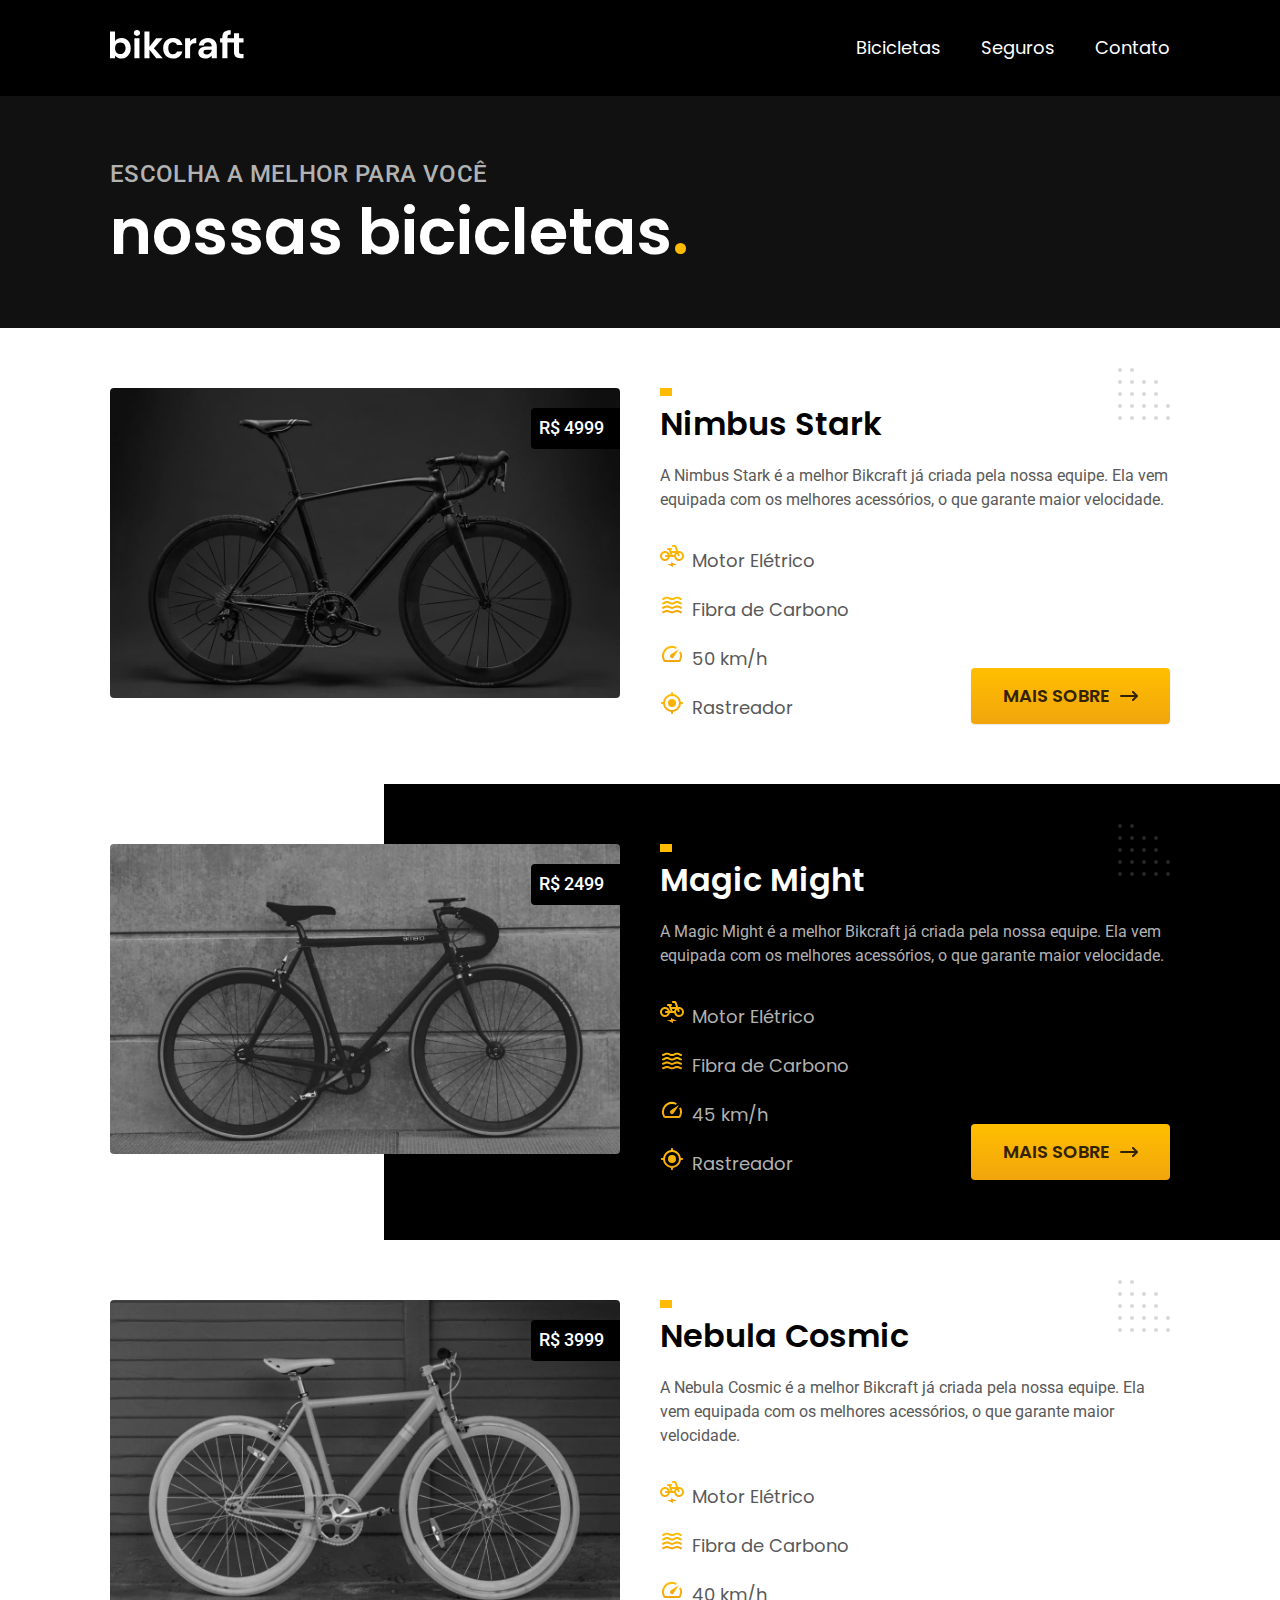
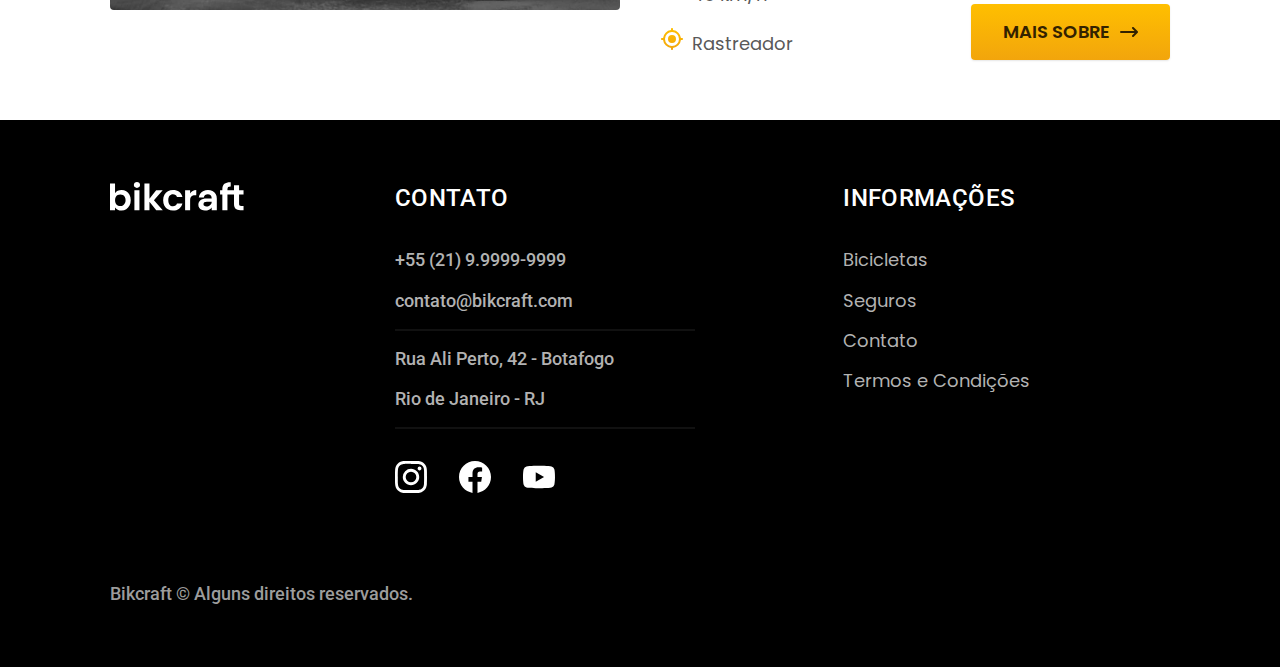
==== bicicletas.html @ ce6e684b "links html entre paginas - teste" ====
<!DOCTYPE html>
<html lang="pt-br">
  <head>
    <meta charset="UTF-8" />
    <meta name="viewport" content="width=device-width, initial-scale=1.0" />
    <title>Bicicletas</title>
    <meta name="description" content="Bicicletas." />
    <link rel="stylesheet" href="../css/style.css" />
    <link rel="preconnect" href="https://fonts.googleapis.com" />
    <link rel="preconnect" href="https://fonts.gstatic.com" crossorigin />
    <link
      href="https://fonts.googleapis.com/css2?family=Merriweather:ital,wght@1,900&family=Poppins:wght@400;600&family=Roboto:wght@400;500&display=swap"
      rel="stylesheet"
    />
  </head>

  <body id="bicicletas">
    <header class="header-bg">
      <div class="header container">
        <a href="/"
          ><img src="/img/bikcraft.svg" width="136" height="32" alt="Bikcraft"
        /></a>
        <nav aria-label="primaria">
          <ul class="header-menu font-1-m cor-0">
            <li><a href="/bicicletas.html">Bicicletas</a></li>
            <li><a href="/seguros.html">Seguros</a></li>
            <li><a href="/contato.html">Contato</a></li>
          </ul>
        </nav>
      </div>
    </header>

    <main>
      <div class="titulo-bg">
        <div class="titulo container">
          <p class="font-2-l-b cor-5">Escolha a melhor para você</p>
          <h1 class="font-1-xxl cor-0">
            nossas bicicletas<span class="cor-p1">.</span>
          </h1>
        </div>
      </div>

      <div class="bicicletas container">
        <div class="bicicletas-imagem">
          <img
            src="./img/bicicletas/nimbus.jpg"
            width="1120"
            height="680"
            alt="Bicicleta preta"
          />
          <span class="font-2-m cor-0">R$ 4999</span>
        </div>
        <div class="bicicletas-conteudo">
          <h2 class="font-1-xl">Nimbus Stark</h2>
          <p class="font-2-s cor-8">
            A Nimbus Stark é a melhor Bikcraft já criada pela nossa equipe. Ela
            vem equipada com os melhores acessórios, o que garante maior
            velocidade.
          </p>
          <ul class="font-1-m cor-8">
            <li>
              <img
                src="./img/icones/eletrica.svg"
                width="24"
                height="24"
                alt=""
              />Motor Elétrico
            </li>
            <li>
              <img
                src="./img/icones/carbono.svg"
                width="24"
                height="24"
                alt=""
              />Fibra de Carbono
            </li>
            <li>
              <img
                src="./img/icones/velocidade.svg"
                width="24"
                height="24"
                alt=""
              />50 km/h
            </li>
            <li>
              <img
                src="./img/icones/rastreador.svg"
                width="24"
                height="24"
                alt=""
              />Rastreador
            </li>
          </ul>
          <a class="botao seta" href="/bicicletas/nimbus.html">Mais sobre </a>
        </div>
      </div>

      <div class="bicicletas-bg">
        <div class="bicicletas container">
          <div class="bicicletas-imagem">
            <img
              src="./img/bicicletas/magic.jpg"
              width="1120"
              height="680"
              alt="Bicicleta preta"
            />
            <span class="font-2-m cor-0">R$ 2499</span>
          </div>
          <div class="bicicletas-conteudo">
            <h2 class="font-1-xl cor-0">Magic Might</h2>
            <p class="font-2-s cor-5">
              A Magic Might é a melhor Bikcraft já criada pela nossa equipe. Ela
              vem equipada com os melhores acessórios, o que garante maior
              velocidade.
            </p>
            <ul class="font-1-m cor-5">
              <li>
                <img
                  src="./img/icones/eletrica.svg"
                  width="24"
                  height="24"
                  alt=""
                />Motor Elétrico
              </li>
              <li>
                <img
                  src="./img/icones/carbono.svg"
                  width="24"
                  height="24"
                  alt=""
                />Fibra de Carbono
              </li>
              <li>
                <img
                  src="./img/icones/velocidade.svg"
                  width="24"
                  height="24"
                  alt=""
                />45 km/h
              </li>
              <li>
                <img
                  src="./img/icones/rastreador.svg"
                  width="24"
                  height="24"
                  alt=""
                />Rastreador
              </li>
            </ul>
            <a class="botao seta" href="/bicicletas/magic.html">Mais sobre </a>
          </div>
        </div>
      </div>

      <div class="bicicletas container">
        <div class="bicicletas-imagem">
          <img
            src="./img/bicicletas/nebula.jpg"
            width="1120"
            height="680"
            alt="Bicicleta branca"
          />
          <span class="font-2-m cor-0">R$ 3999</span>
        </div>
        <div class="bicicletas-conteudo">
          <h2 class="font-1-xl">Nebula Cosmic</h2>
          <p class="font-2-s cor-8">
            A Nebula Cosmic é a melhor Bikcraft já criada pela nossa equipe. Ela
            vem equipada com os melhores acessórios, o que garante maior
            velocidade.
          </p>
          <ul class="font-1-m cor-8">
            <li>
              <img
                src="./img/icones/eletrica.svg"
                width="24"
                height="24"
                alt=""
              />Motor Elétrico
            </li>
            <li>
              <img
                src="./img/icones/carbono.svg"
                width="24"
                height="24"
                alt=""
              />Fibra de Carbono
            </li>
            <li>
              <img
                src="./img/icones/velocidade.svg"
                width="24"
                height="24"
                alt=""
              />40 km/h
            </li>
            <li>
              <img
                src="./img/icones/rastreador.svg"
                width="24"
                height="24"
                alt=""
              />Rastreador
            </li>
          </ul>
          <a class="botao seta" href="/bicicletas/nebula.html">Mais sobre </a>
        </div>
      </div>
    </main>

    <footer class="footer-bg">
      <div class="footer container">
        <img src="./img/bikcraft.svg" width="136" height="32" alt="Bikcraft" />
        <div class="footer-contato">
          <h3 class="font-2-l-b cor-0">Contato</h3>
          <ul class="font-2-m cor-5">
            <li><a href="tel: +552199999999">+55 (21) 9.9999-9999</a></li>
            <li>
              <a href="mailto: contato@bikcraft.com">contato@bikcraft.com</a>
            </li>
            <li>Rua Ali Perto, 42 - Botafogo</li>
            <li>Rio de Janeiro - RJ</li>
          </ul>
          <div class="footer-redes">
            <a href="./"
              ><img
                src="./img/redes/instagram.svg"
                width="32"
                height="32"
                alt="Instagram"
            /></a>
            <a href="./"
              ><img
                src="./img/redes/facebook.svg"
                width="32"
                height="32"
                alt="Facebook"
            /></a>
            <a href="./"
              ><img
                src="./img/redes/youtube.svg"
                width="32"
                height="32"
                alt="Youtube"
            /></a>
          </div>
        </div>
        <div class="footer-informacoes">
          <h3 class="font-2-l-b cor-0">Informações</h3>
          <nav>
            <ul class="font-1-m cor-5">
              <li><a href="/bicicletas.html">Bicicletas</a></li>
              <li><a href="/seguros.html">Seguros</a></li>
              <li><a href="/contato.html">Contato</a></li>
              <li><a href="/termos.html">Termos e Condições</a></li>
            </ul>
          </nav>
        </div>

        <p class="footer-copy font-2-m cor-6">
          Bikcraft © Alguns direitos reservados.
        </p>
      </div>
    </footer>
  </body>
</html>
---- css/style.css ----
@import "./global/header.css";
@import "./global/global.css";
@import "./global/footer.css";

/* Utilidades */
@import "./utilidades/componentes.css";
@import "./utilidades/tipografia.css";
@import "./utilidades/cores.css";
@import "./utilidades/formulario.css";

/* Home */
@import "./home/introducao.css";

/* Bicicletas */
@import "./bicicletas/bicicletas-lista.css";
@import "./bicicletas/bicicletas.css";

/* Bicicleta */
@import "./bicicleta/bicicleta.css";
@import "./bicicleta/seguro.css";


/* Tecnologia */
@import "./home/tecnologia.css";

/* Parceiros */
@import "./home/parceiros.css";

/* Depoimento */
@import "./home/depoimento.css";

/* Seguros */
@import "./seguros/seguros.css";
@import "./seguros/vantagens.css";
@import "./seguros/perguntas.css";

/* Termos */
@import "./termos/termos.css";

/* Contato */
@import "./contato/contato.css";
@import "./contato/lojas.css";

/* Orçamento */
@import "./orcamento/orcamento.css";
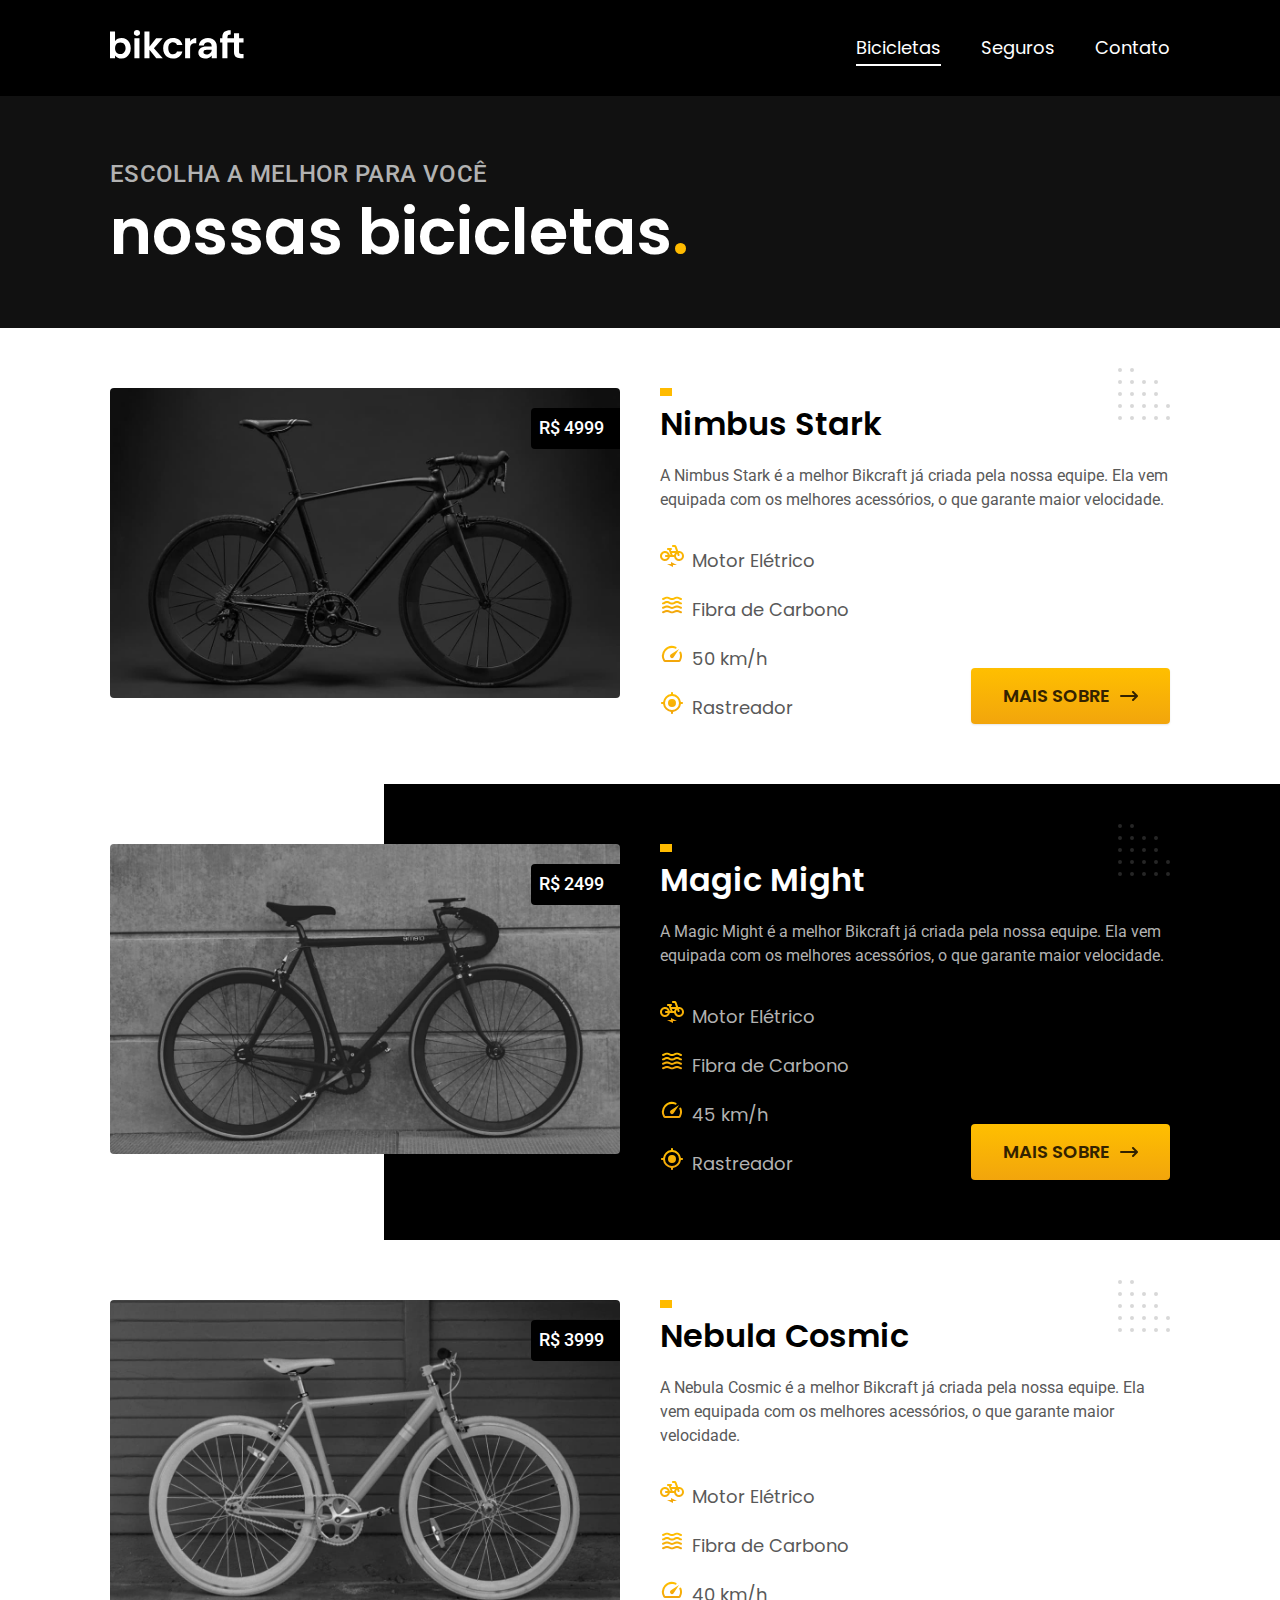
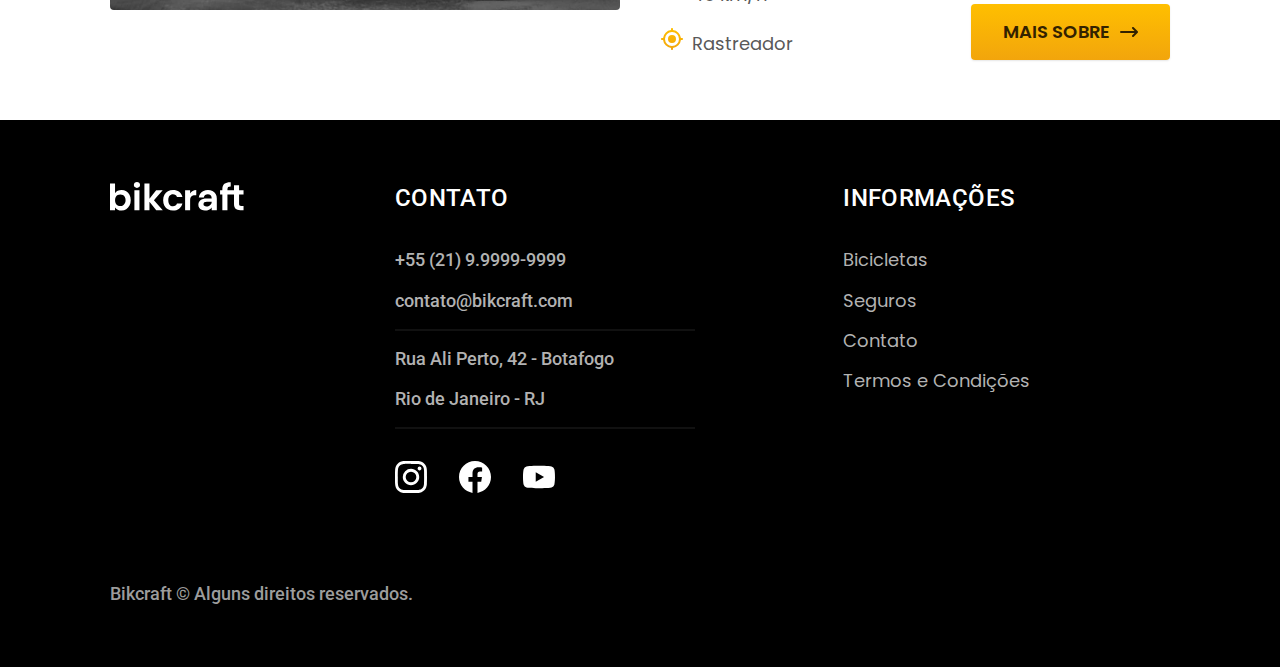
==== commit f8743b6f: "primeiros codigos js" ====
--- a/bicicletas.html
+++ b/bicicletas.html
@@ -5,7 +5,7 @@
     <meta name="viewport" content="width=device-width, initial-scale=1.0" />
     <title>Bicicletas</title>
     <meta name="description" content="Bicicletas." />
-    <link rel="stylesheet" href="../css/style.css" />
+    <link rel="stylesheet" href="./css/style.css" />
     <link rel="preconnect" href="https://fonts.googleapis.com" />
     <link rel="preconnect" href="https://fonts.gstatic.com" crossorigin />
     <link
@@ -18,13 +18,13 @@
     <header class="header-bg">
       <div class="header container">
         <a href="/"
-          ><img src="/img/bikcraft.svg" width="136" height="32" alt="Bikcraft"
+          ><img src="./img/bikcraft.svg" width="136" height="32" alt="Bikcraft"
         /></a>
         <nav aria-label="primaria">
           <ul class="header-menu font-1-m cor-0">
-            <li><a href="/bicicletas.html">Bicicletas</a></li>
-            <li><a href="/seguros.html">Seguros</a></li>
-            <li><a href="/contato.html">Contato</a></li>
+            <li><a href="./bicicletas.html">Bicicletas</a></li>
+            <li><a href="./seguros.html">Seguros</a></li>
+            <li><a href="./contato.html">Contato</a></li>
           </ul>
         </nav>
       </div>
@@ -249,10 +249,10 @@
           <h3 class="font-2-l-b cor-0">Informações</h3>
           <nav>
             <ul class="font-1-m cor-5">
-              <li><a href="/bicicletas.html">Bicicletas</a></li>
-              <li><a href="/seguros.html">Seguros</a></li>
-              <li><a href="/contato.html">Contato</a></li>
-              <li><a href="/termos.html">Termos e Condições</a></li>
+              <li><a href="./bicicletas.html">Bicicletas</a></li>
+              <li><a href="./seguros.html">Seguros</a></li>
+              <li><a href="./contato.html">Contato</a></li>
+              <li><a href="./termos.html">Termos e Condições</a></li>
             </ul>
           </nav>
         </div>
@@ -262,5 +262,6 @@
         </p>
       </div>
     </footer>
+    <script src="./js/script.js"></script>
   </body>
 </html>
